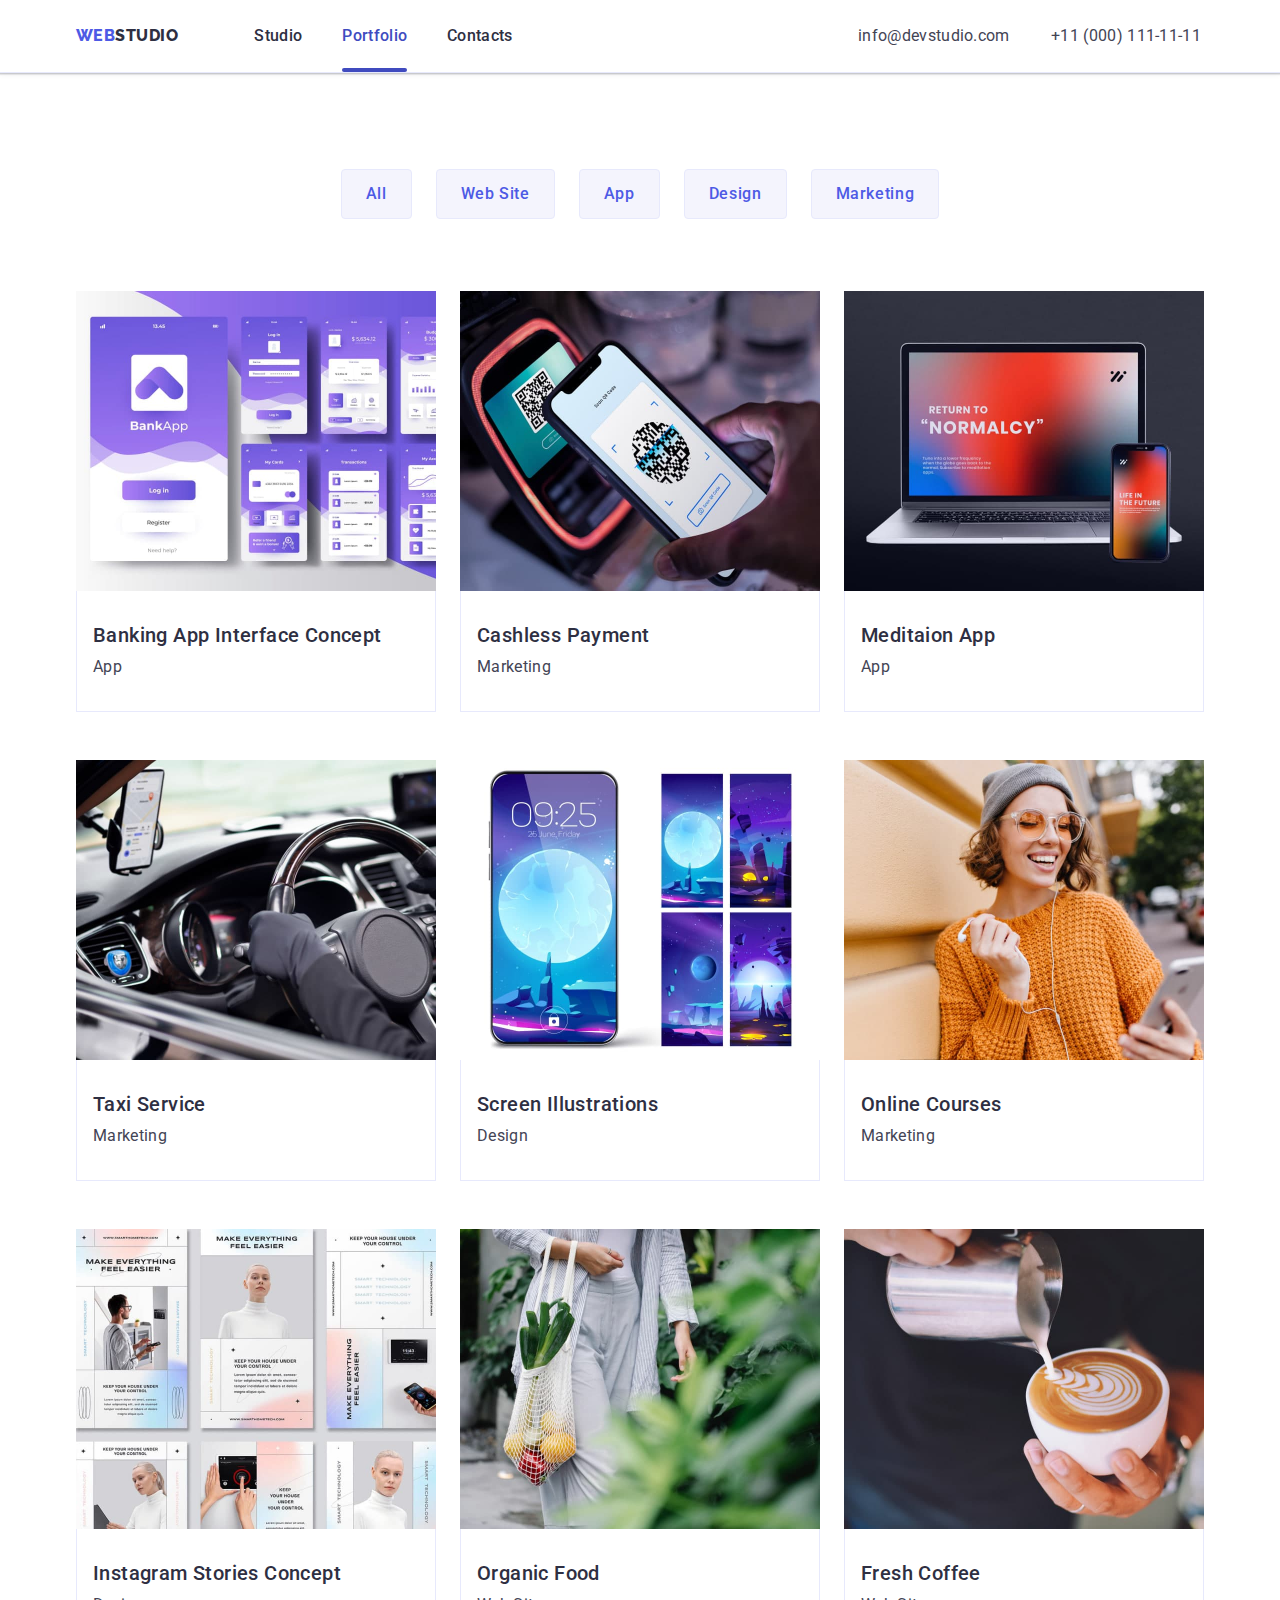
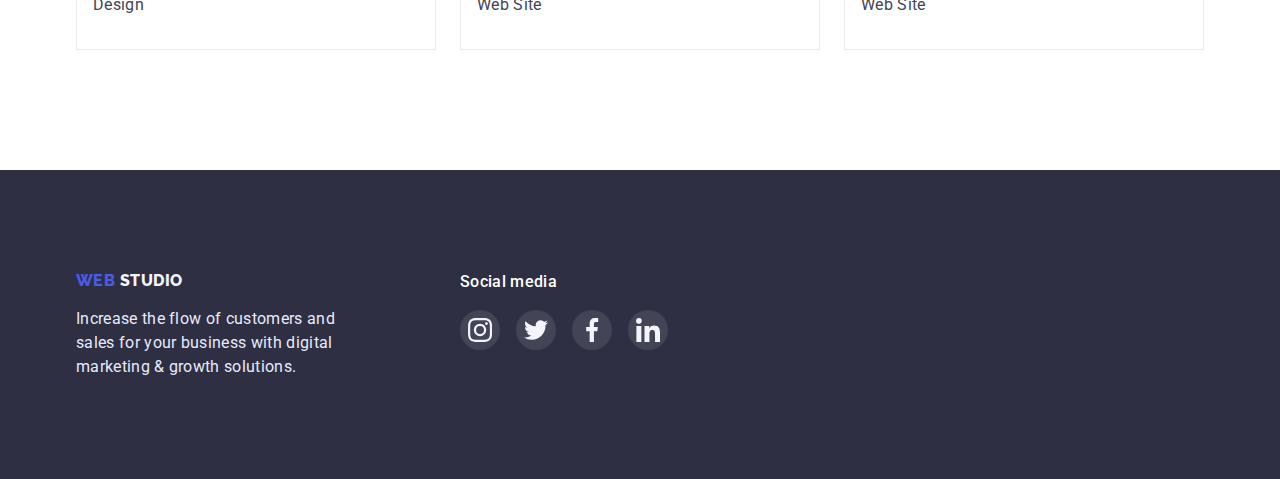
==== portfolio.html @ ffbf8b10 "Initial commit" ====
<!DOCTYPE html>
<html lang="en">
  <head>
    <meta charset="UTF-8" />
    <meta http-equiv="X-UA-Compatible" content="IE=edge" />
    <meta name="viewport" content="width=device-width, initial-scale=1.0" />
    <link
      rel="stylesheet"
      href="https://cdnjs.cloudflare.com/ajax/libs/modern-normalize/1.1.0/modern-normalize.min.css"
    />
    <link rel="preconnect" href="https://fonts.googleapis.com" />
    <link rel="preconnect" href="https://fonts.gstatic.com" crossorigin />
    <link
      href="https://fonts.googleapis.com/css2?family=Raleway:wght@400;500;700&family=Roboto:wght@400;500;700&display=swap"
      rel="stylesheet"
    />
    <link rel="stylesheet" href="./css/style.css" />
    <title>Site</title>
  </head>
  <body>
    <!-- Header -->
    <header class="header">
      <div class="container nav-address-portfolio">
        <nav class="menu-nav">
          <a class="logo" href="./index.html">Web<span class="studio-header">Studio</span></a>
          <ul class="list navigation">
            <li><a class="navigation-link" href="./index.html">Studio</a></li>
            <li>
              <a class="navigation-link current" href="./portfolio.html">Portfolio</a>
            </li>
            <li><a class="navigation-link" href="">Contacts</a></li>
          </ul>
        </nav>
        <address class="address">
          <ul class="navigation">
            <li>
              <a class="address-link" href="mailto:info@devstudio.com">info@devstudio.com</a>
            </li>
            <li>
              <a class="address-link" href="tel:+110001111111">+11 (000) 111-11-11</a>
            </li>
          </ul>
        </address>
      </div>
    </header>
    <!-- Main -->
    <main>
      <section class="portfolio-info">
        <h1 class="visually-hidden">Portfolio</h1>
        <div class="container button-content">
          <ul class="button-list">
            <li><button class="button-portfolio" type="button">All</button></li>
            <li>
              <button class="button-portfolio" type="button">Web Site</button>
            </li>
            <li><button class="button-portfolio" type="button">App</button></li>
            <li>
              <button class="button-portfolio" type="button">Design</button>
            </li>
            <li>
              <button class="button-portfolio" type="button">Marketing</button>
            </li>
          </ul>
        </div>
        <div class="container">
          <ul class="portfolio-content">
            <li class="portfolio-img">
              <a class="portfolio-box" href="">
                <div class="wrapper">
                  <img width="360" src="./img/manyscreens.jpg" alt="Different screens" />
                  <div class="overlay">
                    <p class="overlay-text"
                      >14 Stylish and User-Friendly App Design Concepts · Task Manager App · Calorie
                      Tracker App · Exotic Fruit Ecommerce App · Cloud Storage App
                    </p>
                  </div>
                </div>
                <div class="portfolio-text-conteiner">
                  <h2 class="portfolio-title">Banking App Interface Concept</h2>
                  <p class="portfolio-text">App</p>
                </div>
              </a>
            </li>
            <li class="portfolio-img">
              <a class="portfolio-box" href="">
                <div class="wrapper">
                  <img width="360" src="./img/qrcode.jpg" alt="QR code" />
                  <div class="overlay">
                    <p class="overlay-text"
                      >14 Stylish and User-Friendly App Design Concepts · Task Manager App · Calorie
                      Tracker App · Exotic Fruit Ecommerce App · Cloud Storage App
                    </p>
                  </div>
                </div>
                <div class="portfolio-text-conteiner">
                  <h2 class="portfolio-title">Cashless Payment</h2>
                  <p class="portfolio-text">Marketing</p>
                </div>
              </a>
            </li>
            <li class="portfolio-img">
              <a class="portfolio-box" href="">
                <div class="wrapper">
                  <img width="360" src="./img/laptwthphn.jpg" alt="Laptop with phone" />
                  <div class="overlay">
                    <p class="overlay-text"
                      >14 Stylish and User-Friendly App Design Concepts · Task Manager App · Calorie
                      Tracker App · Exotic Fruit Ecommerce App · Cloud Storage App
                    </p>
                  </div>
                </div>
                <div class="portfolio-text-conteiner">
                  <h2 class="portfolio-title">Meditaion App</h2>
                  <p class="portfolio-text">App</p>
                </div>
              </a>
            </li>
            <li class="portfolio-img">
              <a class="portfolio-box" href="">
                <div class="wrapper">
                  <img width="360" src="./img/car.jpg" alt="Car" />
                  <div class="overlay">
                    <p class="overlay-text"
                      >14 Stylish and User-Friendly App Design Concepts · Task Manager App · Calorie
                      Tracker App · Exotic Fruit Ecommerce App · Cloud Storage App
                    </p>
                  </div>
                </div>
                <div class="portfolio-text-conteiner">
                  <h3 class="portfolio-title">Taxi Service</h3>
                  <p class="portfolio-text">Marketing</p>
                </div>
              </a>
            </li>
            <li class="portfolio-img">
              <a class="portfolio-box" href="">
                <div class="wrapper">
                  <img width="360" src="./img/moononscreen.jpg" alt="Moon on screens" />
                  <div class="overlay">
                    <p class="overlay-text"
                      >14 Stylish and User-Friendly App Design Concepts · Task Manager App · Calorie
                      Tracker App · Exotic Fruit Ecommerce App · Cloud Storage App
                    </p>
                  </div>
                </div>
                <div class="portfolio-text-conteiner">
                  <h2 class="portfolio-title">Screen Illustrations</h2>
                  <p class="portfolio-text">Design</p>
                </div>
              </a>
            </li>
            <li class="portfolio-img">
              <a class="portfolio-box" href="">
                <div class="wrapper">
                  <img width="360" src="./img/girl.jpg" alt="Happy girl" />
                  <div class="overlay">
                    <p class="overlay-text"
                      >14 Stylish and User-Friendly App Design Concepts · Task Manager App · Calorie
                      Tracker App · Exotic Fruit Ecommerce App · Cloud Storage App
                    </p>
                  </div>
                </div>
                <div class="portfolio-text-conteiner">
                  <h2 class="portfolio-title">Online Courses</h2>
                  <p class="portfolio-text">Marketing</p>
                </div>
              </a>
            </li>
            <li class="portfolio-img">
              <a class="portfolio-box" href="">
                <div class="wrapper">
                  <img width="360" src="./img/pages.jpg" alt="Stories concept" />
                  <div class="overlay">
                    <p class="overlay-text"
                      >14 Stylish and User-Friendly App Design Concepts · Task Manager App · Calorie
                      Tracker App · Exotic Fruit Ecommerce App · Cloud Storage App
                    </p>
                  </div>
                </div>
                <div class="portfolio-text-conteiner">
                  <h2 class="portfolio-title">Instagram Stories Concept</h2>
                  <p class="portfolio-text">Design</p>
                </div>
              </a>
            </li>
            <li class="portfolio-img">
              <a class="portfolio-box" href="">
                <div class="wrapper">
                  <img width="360" src="./img/vagetables.jpg" alt="Organic food" />
                  <div class="overlay">
                    <p class="overlay-text"
                      >14 Stylish and User-Friendly App Design Concepts · Task Manager App · Calorie
                      Tracker App · Exotic Fruit Ecommerce App · Cloud Storage App
                    </p>
                  </div>
                </div>
                <div class="portfolio-text-conteiner">
                  <h2 class="portfolio-title">Organic Food</h2>
                  <p class="portfolio-text">Web Site</p>
                </div>
              </a>
            </li>
            <li class="portfolio-img">
              <a class="portfolio-box" href="">
                <div class="wrapper">
                  <img width="360" src="./img/cofee.jpg" alt="Cofee" />
                  <div class="overlay">
                    <p class="overlay-text"
                      >14 Stylish and User-Friendly App Design Concepts · Task Manager App · Calorie
                      Tracker App · Exotic Fruit Ecommerce App · Cloud Storage App
                    </p>
                  </div>
                </div>
                <div class="portfolio-text-conteiner">
                  <h2 class="portfolio-title">Fresh Coffee</h2>
                  <p class="portfolio-text">Web Site</p>
                </div>
              </a>
            </li>
          </ul>
        </div>
      </section>
    </main>
    <!-- Footer -->
    <footer class="footer">
      <div class="container">
        <div class="footer-content">
          <div>
            <a class="logo-fotter" href="./index.html"
              >Web <span class="studio-footer">Studio</span></a
            >
            <p class="footer-text">
              Increase the flow of customers and sales for your business with digital marketing &
              growth solutions.
            </p>
          </div>
          <div>
            <h3 class="footer-social-text">Social media</h3>
            <ul class="footer-social-list">
              <li class="footer-social-block">
                <a class="footer-social-link" href="">
                  <svg class="fotter-social-icon" width="24" height="24">
                    <use href="./img/icons.svg#icon-instagram"></use>
                  </svg>
                </a>
              </li>
              <li class="footer-social-block">
                <a class="footer-social-link" href="">
                  <svg class="fotter-social-icon" width="24" height="24">
                    <use href="./img/icons.svg#icon-twitter"></use>
                  </svg>
                </a>
              </li>
              <li class="footer-social-block">
                <a class="footer-social-link" href="">
                  <svg class="fotter-social-icon" width="24" height="24">
                    <use href="./img/icons.svg#icon-facebook"></use>
                  </svg>
                </a>
              </li>
              <li class="footer-social-block">
                <a class="footer-social-link" href="">
                  <svg class="fotter-social-icon" width="24" height="24">
                    <use href="./img/icons.svg#icon-linkedin"></use>
                  </svg>
                </a>
              </li>
            </ul>
          </div>
        </div>
      </div>
    </footer>
  </body>
</html>
---- css/style.css ----
/* general */
:root {
    --backround-color: #ffffff;
    --logo-color : #4D5AE5;
    --address-future-text-color: #434455;
    --future-title-color: #2E2F42;
    --section-team-color: #F4F4FD;
    --team-name-color: #2E2F42;
    --team-text-color: #434455;
    --footer-text-color: #E7E9FC;
    --portfolio-title-color: #2E2F42;
    --portfolio-text-color: #434455;
    --navigation-link-color: #2E2F42;
    --hero-title-color: #ffffff;
    --accent-color: #404BBF;
    --active-portfolio-border-color: #F4F4FD;
    --portfolio-text-border-color: #E7E9FC;
}


h1,h2,h3,p {
    margin-top: 0;
    margin-bottom: 0;
}

ul,ol,li {
    margin-top: 0;
    margin-bottom: 0;
    padding-left: 0;
    list-style: none;
}

img {
    display: block;
}

body {
    background-color: var(--backround-color);
    font-family: 'Roboto', sans-serif;
    font-size: 16px;
}

a {
    text-decoration: none;
}

button {
    border: 0;
}


.container{
    margin: 0 auto;
    width: 1158px;
    /* outline: 1px solid red; */
    padding: 0 15px;
}

.nav-address {
    display: flex;
}

.address {
    margin-left: auto;
}

.menu-nav {
    display: flex;
    align-items: center;
}

.navigation {
    display: flex;
    align-items: center;
}

.logo {
    padding-top: 24px;
    padding-bottom: 24px;
    margin-right: 76px;
    font-family: 'Raleway', sans-serif;
    font-weight: 800;
    line-height: 1.33;
    letter-spacing: 0.03em;
    text-transform: uppercase;
    color: var(--logo-color);
}

.header {
    border-bottom: 1px solid #E7E9FC;
    box-shadow: 0px 2px 1px rgba(46, 47, 66, 0.08), 
    0px 1px 1px rgba(46, 47, 66, 0.16),
     0px 1px 6px rgba(46, 47, 66, 0.08);
}

.portfolio-info {
    padding-top: 96px;
    padding-bottom: 120px;
}

.studio-header {
    color: #2E2F42;
}

.studio-footer{
    color: #F4F4FD;
}

.navigation-link {
    padding: 24px 0 24px 0;
    font-weight: 500;
    line-height: 1.5;
    letter-spacing: 0.02em;
    color: var(--navigation-link-color);
    display: block;
    transition: color 250ms cubic-bezier(0.4, 0, 0.2, 1);
}

.navigation li {
    margin-right: 40px;
}
.navigation li:last-child{
    margin-right: 0;
}

.navigation-link:hover,
.navigation-link:focus {
    color: #404BBF;
}

.address-link {
    padding: 24px 0 24px 0;
    width: 153px;
    font-style: normal;
    line-height: 1.5;
    letter-spacing: 0.02em;
    color: var(--address-future-text-color);
    display: block;
    transition: color 250ms cubic-bezier(0.4, 0, 0.2, 1);
}

.address-link:hover,
.address-link:focus {
    color: #404BBF;
}

.footer {
    margin: 0 auto;
    background-color: #2E2F42;
    padding-top: 100px;
    padding-bottom: 100px;
}

.logo-fotter {
    font-family: 'Raleway', sans-serif;
    font-weight: 800;
    line-height: 1.33;
    letter-spacing: 0.03em;
    text-transform: uppercase;
    color: var(--logo-color);
    margin-bottom: 16px;
    display: inline-block;
}

.footer-social-text {
    margin-bottom: 16px;
    font-weight: 500;
    font-size: 16px;
    line-height: 1.5;
    letter-spacing: 0.02em;
    color: #FFFFFF;
}


.footer-content {
    display: flex;
    gap: 120px;
}

.footer-social-list {
    display: flex;
    gap: 16px;
}

.footer-social-link {
    display: flex;
    width: 40px;
    height: 40px;
    justify-content: center;
    align-items: center;
    background-color: rgba(255, 255, 255, 0.1);
    border-radius: 50%;
    transition: background-color 250ms cubic-bezier(0.4, 0, 0.2, 1);
}

.footer-social-link:hover,
.footer-social-link:focus {
    background-color: #31D0AA;
}

.footer-text {
    width: 264px;
    line-height: 1.5;
    letter-spacing: 0.02em;
    color: var(--footer-text-color);
}



.current {
    position: relative;
    color: var(--accent-color);
}

.current::after {
    content: '';
    position: absolute;
    bottom: 0;
    left: 0;
    width: 100%;
    height: 4px;
    background-color: #404BBF;
    border-radius: 2px;
}

/* For index.html */

.hero {
    margin: 0 auto;
    padding-top: 188px;
    padding-bottom: 188px;
    background-color: #2E2F42;
    background-image: linear-gradient(rgba(46, 47, 66, 0.7), rgba(46, 47, 66, 0.7)), url(../img/people-office.jpg);
    background-repeat: no-repeat;
    background-position: center;
    background-size: cover;
    max-width: 1440px;
}

.section {
    padding-top: 120px;
    padding-bottom: 120px;
}

.section:nth-child(3) {
    padding-top: 0;
}

.hero-title {
    margin: 0 auto;
    margin-bottom: 48px;
    width: 496px;
    font-size: 56px;
    line-height: 1.07;
    text-align: center;
    letter-spacing: 0.02em;
    color: var(--hero-title-color);
}

.button-studio {
    padding: 16px 32px;
    margin: 0 auto;
    display: block;

    background-color: #4D5AE5;
    box-shadow: 0px 4px 4px rgba(0, 0, 0, 0.15);
    border-radius: 4px;

    font-weight: 500;
    line-height: 1.5;
    letter-spacing: 0.04em;
    color: #FFFFFF;
    cursor: pointer;
    transition: background-color 250ms cubic-bezier(0.4, 0, 0.2, 1);
}

.future-icon {
    display: flex;
    justify-content: center;
    align-items: center;
    width: 264px;
    height: 112px;
    background: #F4F4FD;
    border-radius: 4px;
    margin-bottom: 8px;
}

.future-flex {
    flex-wrap: wrap;
    align-items: center;
    display: flex;
    gap: 24px;
}

.future-flex-content {
    width: 360px;
}


.future-flex-team {
    flex-wrap: wrap;
    align-items: center;
    display: flex;
    gap: 24px;
    margin-bottom: 0;
}

.button-studio:hover,
.button-studio:focus {
    background-color: #404BBF;
}

.future-title {
    margin-bottom: 8px;
    font-weight: 500;
    font-size: 20px;
    line-height: 1.2;
    letter-spacing: 0.02em;
    color: var(--future-title-color);
}



.future-item {
    width: 264px;
}

.future-text {
    line-height: 1.5;
    letter-spacing: 0.02em;
    color: var(--address-future-text-color);
}

.section-title-about {
    margin-bottom: 72px;
    text-align: center;
    font-size: 36px;
    line-height: 1.11;
    letter-spacing: 0.02em;
    text-transform: capitalize;
    color: var(--future-title-color);
}

.section-title-team {
    margin-bottom: 72px;
    text-align: center;
    font-size: 36px;
    line-height: 1.11;
    letter-spacing: 0.02em;
    text-transform: capitalize;
    color: var(--future-title-color);
}

.taem {
    background-color: var(--section-team-color);
    margin: 0 auto;
}

.taem-item {
    box-shadow: 0px 1px 6px rgba(46, 47, 66, 0.08),
        0px 1px 1px rgba(46, 47, 66, 0.16),
        0px 2px 1px rgba(46, 47, 66, 0.08);
    border-radius: 0px 0px 4px 4px;
    background-color: var(--backround-color);
    width: 264px;
}

.team-item-text {
    padding: 32px 16px;
    text-align: center;
}

.team-name {
    font-weight: 500;
    font-size: 20px;
    line-height: 1.2;
    letter-spacing: 0.02em;
    color: var(--team-name-color);
    margin-bottom: 8px;
}

.team-text {
    line-height: 1.5;
    letter-spacing: 0.02em;
    color: var(--team-text-color);
    margin-bottom: 8px;
}

.social-list-icons {
    display: flex;
    justify-content: center;
    align-items: center;
    gap: 24px;
}

.social-link-icon {
    background-color: #4D5AE5;
    border-radius: 50%;
    display: flex;
    width: 40px;
    height: 40px;
    justify-content: center;
    align-items: center;

    transition: background-color 250ms cubic-bezier(0.4, 0, 0.2, 1);
}

.social-link-icon:hover,
.social-link-icon:focus {
    background-color: #404BBF; 
}

.company-list {
    display: flex;
    gap: 24px;
    justify-content: center;
}

.company-link:hover,
.company-link:focus {
    border-color: #404BBF;
}

.company-item {
    fill:#8e8f99;
    transition: fill 250ms cubic-bezier(0.4, 0, 0.2, 1);
}

.company-link:hover .company-item,
.company-link:focus .company-item {
    fill: #404BBF;
}

.company-link {
    display: block;
    border-radius: 4px;
    border: 1px solid #8E8F99;
    padding: 16px 32px;
    outline: transparent;
    transition: border-color 250ms cubic-bezier(0.4, 0, 0.2, 1);
}

/* For portfolio.html */
.visually-hidden{
    position: absolute;
    width: 1px;
    height: 1px;
    margin: -1px;
    border: 0;
    padding: 0;
    
    white-space: nowrap;
    clip-path: inset(100%);
    clip: rect(0 0 0 0);
    overflow: hidden;
}

.nav-address-portfolio {
    display: flex;
}

.button-portfolio {
    background-color: #F4F4FD;
    border: 1px solid #E7E9FC;
    border-radius: 4px;
    display: block;

    font-weight: 500;
    line-height: 1.5;
    letter-spacing: 0.04em;
    
    cursor: pointer;
    min-width: 64px;
    color: #4D5AE5;
    align-items: center;
    padding: 12px 24px;
    transition: color 250ms cubic-bezier(0.4, 0, 0.2, 1), 
                background-color 250ms cubic-bezier(0.4, 0, 0.2, 1), 
                box-shadow 250ms cubic-bezier(0.4, 0, 0.2, 1),
                border 250ms cubic-bezier(0.4, 0, 0.2, 1) ;
}


.button-portfolio:hover,
.button-portfolio:focus {
    box-shadow: 0px 3px 1px rgba(0, 0, 0, 0.1), 0px 2px 1px rgba(0, 0, 0, 0.08), 0px 2px 2px rgba(0, 0, 0, 0.12);
    border-color: #404BBF;
    background-color: #404BBF;
    color: #FFFFFF;
}

.portfolio-img {
    width: 360px;
}

.portfolio-title {
    margin-bottom: 8px;
    font-weight: 500;
    font-size: 20px;
    line-height: 1.2;
    letter-spacing: 0.02em;
    color: var(--portfolio-title-color);
}

.portfolio-text {
    line-height: 1.5;
    letter-spacing: 0.02em;
    color: var(--portfolio-text-color);
}

.button-content {
    display: flex;
}

.button-list {
    display: flex;
    margin: 0 auto;
    align-items: center;
    margin-bottom: 72px;
}

.button-list li {
    margin-right: 24px;
}

.button-list li:last-child {
    margin-right: 0;
}


.portfolio-text-conteiner {
    padding-top: 32px;
    padding-bottom: 32px;
    padding-left: 16px;
    border: 1px solid var(--portfolio-text-border-color);
    border-top: none;
    transition: box-shadow 250ms cubic-bezier(0.4, 0, 0.2, 1);
}


.portfolio-content {
    display: flex;
    flex-wrap: wrap;
    row-gap: 48px;
    column-gap: 24px;
}

.portfolio-box:hover .portfolio-text-conteiner, 
.portfolio-box:focus .portfolio-text-conteiner{
    box-shadow: 0px 1px 6px rgba(46, 47, 66, 0.08), 
    0px 1px 1px rgba(46, 47, 66, 0.16), 
    0px 2px 1px rgba(46, 47, 66, 0.08);
}

.portfolio-box:hover .overlay,
.portfolio-box:focus .overlay {  
    transform: translateY(0);
}

.portfolio-box:hover,
.portfolio-box:focus {
    outline: transparent;
}

.overlay-text {
    padding-top: 40px;
    padding-right: 32px;
    padding-left: 32px;
    line-height: 1.5;
    letter-spacing: 0.02em;
    color: #F4F4FD;
}

.overlay {
    position: absolute;
    top: 0;
    left: 0;
    transform: translateY(100%);
    width: 360px;
    height: 300px;
    backdrop-filter: blur(6px);
    background-color: rgba(76, 89, 230, 0.8);;
    transition: transform 250ms cubic-bezier(0.4, 0, 0.2, 1);
}

.wrapper {
    position: relative;
    overflow: hidden;
}

.portfolio-img:hover .overlay {
    transform: translateY(0);
}

/* Modal */

.backdrop {
    position: fixed;
    top: 0;
    left: 0;
    background-color: rgba(46, 47, 66, 0.4);
    width: 100%;
    height: 100%;
    transition: opacity 250ms linear, visibility 250ms linear;
}

.backdrop.is-hidden {
    visibility: hidden;
    opacity: 0;
    pointer-events: none;
}

.backdrop.is-hidden > .modal {
    transform: translate(-50%,-50%) scale(0.6);
}

.modal {
    position: absolute;
    top: 50%;
    left: 50%;
    transform: translate(-50%, -50%);
    background-color: #FCFCFC;
    max-width: 408px;
    width: 100%;
    height: 576px;
    box-shadow: 0px 1px 1px rgba(0, 0, 0, 0.14), 
    0px 1px 3px rgba(0, 0, 0, 0.12), 
    0px 2px 1px rgba(0, 0, 0, 0.2);
    border-radius: 4px;
    transition: transform 250ms linear;
}


.modal-btn {
    display: flex;
    justify-content: center;
    align-items: center;
    position: absolute;
    border-radius: 50%;
    width: 24px;
    height: 24px;
    top: 24px;
    right: 24px;
    transition: background-color 250ms linear, fill 250ms linear;
}

.modal-btn:hover,
.modal-btn:focus {
    background-color: #9747FF;
    fill: #FFFFFF;
}
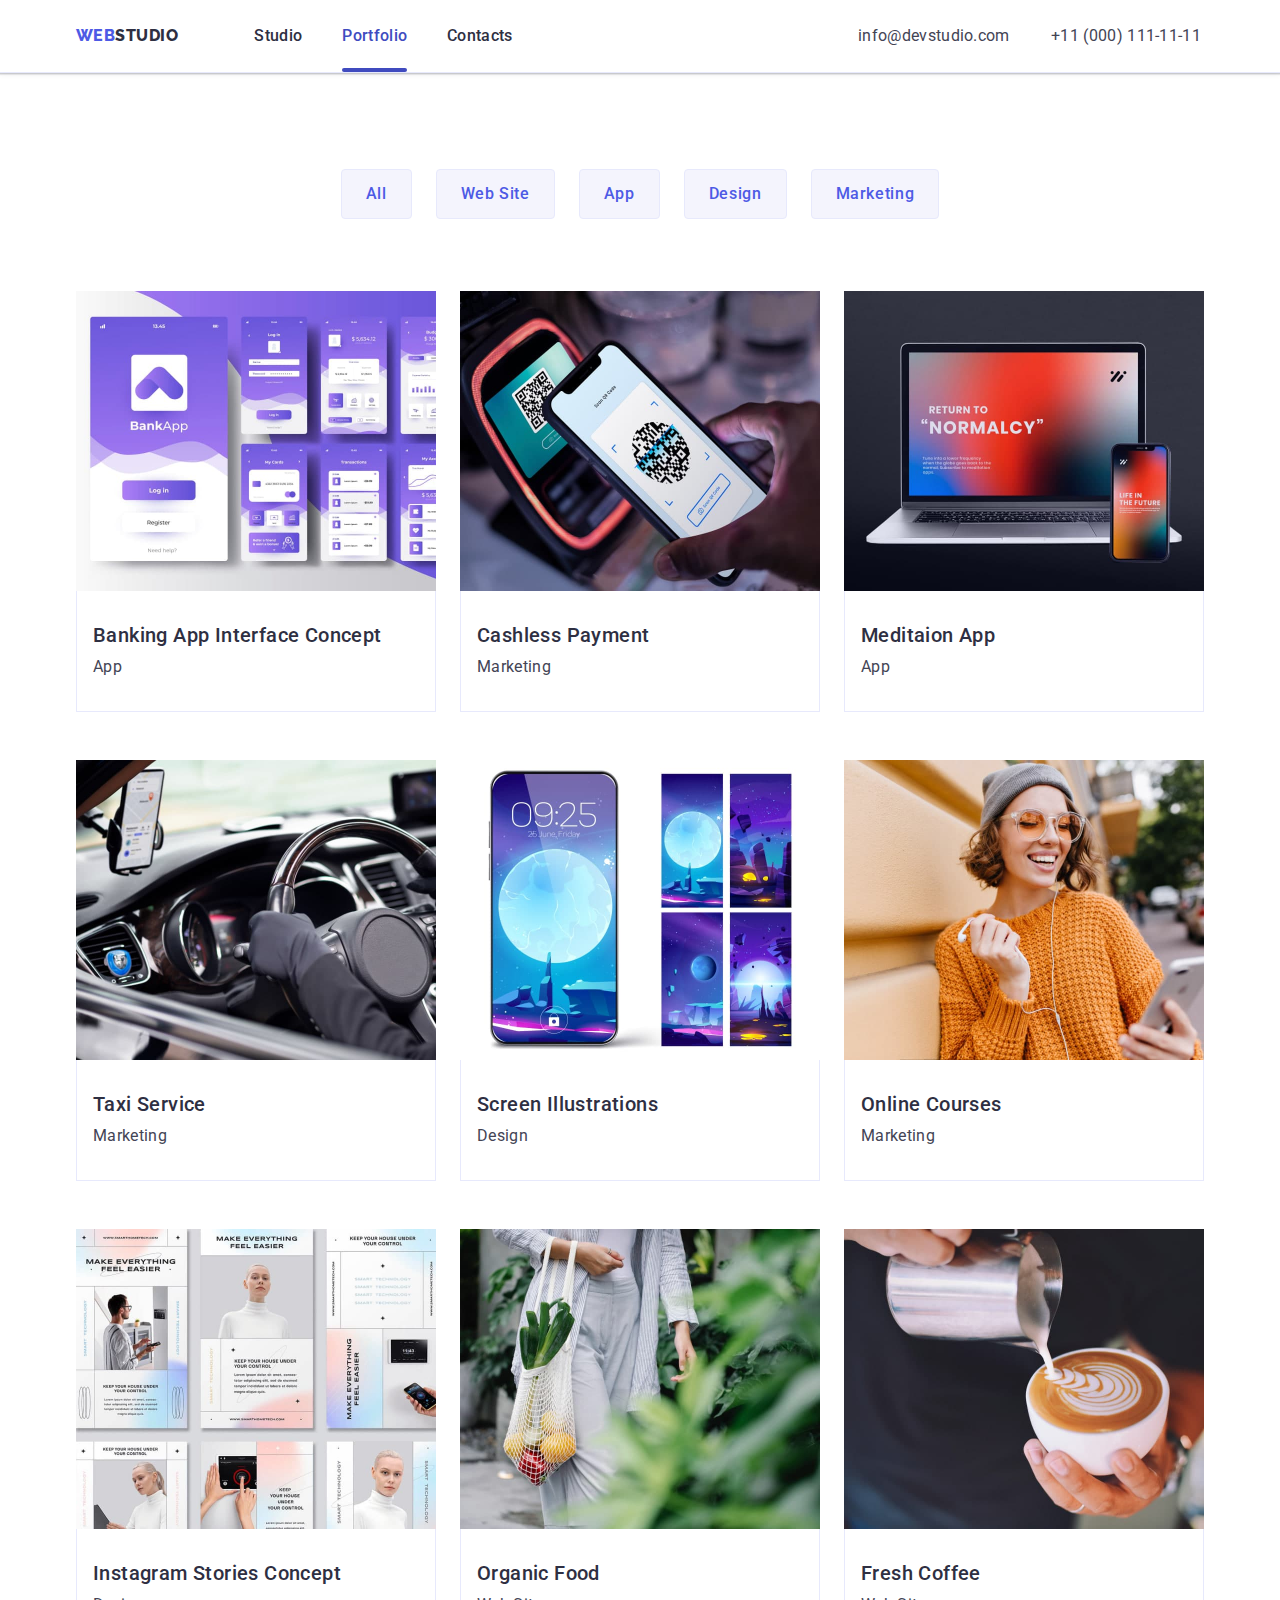
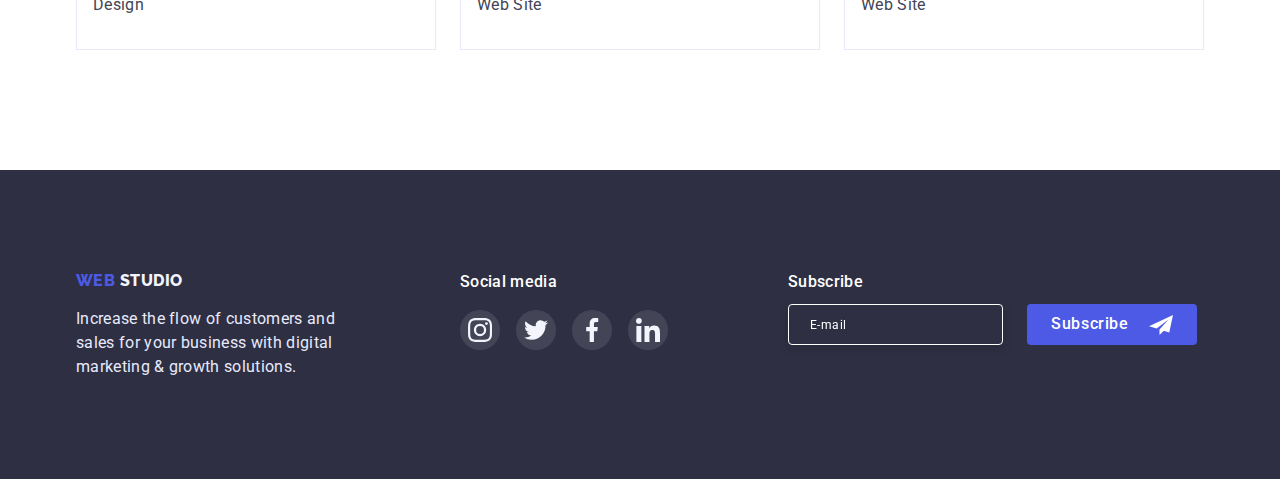
==== commit 450458e0: "hm6-first" ====
--- a/portfolio.html
+++ b/portfolio.html
@@ -223,50 +223,60 @@
     </main>
     <!-- Footer -->
     <footer class="footer">
-      <div class="container">
-        <div class="footer-content">
-          <div>
-            <a class="logo-fotter" href="./index.html"
-              >Web <span class="studio-footer">Studio</span></a
-            >
-            <p class="footer-text">
-              Increase the flow of customers and sales for your business with digital marketing &
-              growth solutions.
-            </p>
-          </div>
-          <div>
-            <h3 class="footer-social-text">Social media</h3>
-            <ul class="footer-social-list">
-              <li class="footer-social-block">
-                <a class="footer-social-link" href="">
-                  <svg class="fotter-social-icon" width="24" height="24">
-                    <use href="./img/icons.svg#icon-instagram"></use>
-                  </svg>
-                </a>
-              </li>
-              <li class="footer-social-block">
-                <a class="footer-social-link" href="">
-                  <svg class="fotter-social-icon" width="24" height="24">
-                    <use href="./img/icons.svg#icon-twitter"></use>
-                  </svg>
-                </a>
-              </li>
-              <li class="footer-social-block">
-                <a class="footer-social-link" href="">
-                  <svg class="fotter-social-icon" width="24" height="24">
-                    <use href="./img/icons.svg#icon-facebook"></use>
-                  </svg>
-                </a>
-              </li>
-              <li class="footer-social-block">
-                <a class="footer-social-link" href="">
-                  <svg class="fotter-social-icon" width="24" height="24">
-                    <use href="./img/icons.svg#icon-linkedin"></use>
-                  </svg>
-                </a>
-              </li>
-            </ul>
-          </div>
+      <div class="container footer-content">
+        <div>
+          <a class="logo-fotter" href="./index.html"
+            >Web <span class="studio-footer">Studio</span></a
+          >
+          <p class="footer-text">
+            Increase the flow of customers and sales for your business with digital marketing &
+            growth solutions.
+          </p>
+        </div>
+        <div>
+          <h3 class="footer-social-text">Social media</h3>
+          <ul class="footer-social-list">
+            <li class="footer-social-block">
+              <a class="footer-social-link" href="">
+                <svg class="fotter-social-icon" width="24" height="24">
+                  <use href="./img/icons.svg#icon-instagram"></use>
+                </svg>
+              </a>
+            </li>
+            <li class="footer-social-block">
+              <a class="footer-social-link" href="">
+                <svg class="fotter-social-icon" width="24" height="24">
+                  <use href="./img/icons.svg#icon-twitter"></use>
+                </svg>
+              </a>
+            </li>
+            <li class="footer-social-block">
+              <a class="footer-social-link" href="">
+                <svg class="fotter-social-icon" width="24" height="24">
+                  <use href="./img/icons.svg#icon-facebook"></use>
+                </svg>
+              </a>
+            </li>
+            <li class="footer-social-block">
+              <a class="footer-social-link" href="">
+                <svg class="fotter-social-icon" width="24" height="24">
+                  <use href="./img/icons.svg#icon-linkedin"></use>
+                </svg>
+              </a>
+            </li>
+          </ul>
+        </div>
+        <div class="footer-form-block">
+          <form class="footer-form">
+            <h3 class="footer-form-text">Subscribe</h3>
+            <input class="footer-form-input" type="email" placeholder="E-mail" />
+            <button class="footer-form-btn" type="submit"
+              >Subscribe
+              <svg class="submit-icon" width="24" height="24">
+                <use href="./img/icons.svg#icon-telegram"></use>
+              </svg>
+            </button>
+          </form>
         </div>
       </div>
     </footer>
--- a/css/style.css
+++ b/css/style.css
@@ -48,6 +48,10 @@
     border: 0;
 }
 
+textarea {
+    resize: none;
+}
+
 
 .container{
     margin: 0 auto;
@@ -205,7 +209,81 @@
     color: var(--footer-text-color);
 }
 
-
+.footer-form-block{
+    position: relative;
+    display: flex;
+    align-items: center;
+}
+
+.footer-form {
+    display: flex;
+}
+
+.footer-form-btn {
+    background-color: #4D5AE5;
+    border-radius: 4px;
+    padding: 8px 24px;
+    min-width: 165px;
+
+    font-weight: 500;
+    font-size: 16px;
+    line-height: 1.5;
+    letter-spacing: 0.04em;
+    color: #FFFFFF;
+    transition: background-color 250ms linear;
+}
+
+.footer-form-btn:hover,
+.footer-form-btn:focus {
+    background-color: #404BBF;
+}
+
+.footer-form-text {
+    position: absolute;
+    left: 0;
+    top: 0;
+    font-weight: 500;
+    font-size: 16px;
+    line-height: 1.5;
+    letter-spacing: 0.02em;
+    color: #FFFFFF;
+}
+
+.footer-form-input::placeholder {
+    padding-top: 8px;
+    padding-left: 16px;
+    font-weight: 400;
+    font-size: 12px;
+    line-height: 2;
+    letter-spacing: 0.04em;
+    color: #FFFFFF;
+    transition: color 250ms linear;
+}
+
+.footer-form-input:focus.footer-form-input::placeholder {
+    color: #2E2F42;
+}
+
+
+.footer-form-input {
+    padding-left: 5px;
+    padding-right: 5px;
+    margin-right: 24px;
+    border: 1px solid #FFFFFF;
+    filter: drop-shadow(0px 4px 4px rgba(0, 0, 0, 0.15));
+    border-radius: 4px;
+    background-color: #2E2F42;
+    transition: background-color 250ms linear;
+}
+
+.footer-form-input:focus {
+    background-color: #FFFFFF;
+}
+
+.submit-icon {
+   margin-left: 16px;
+   vertical-align: middle;
+}
 
 .current {
     position: relative;
@@ -219,9 +297,11 @@
     left: 0;
     width: 100%;
     height: 4px;
-    background-color: #404BBF;
+    background-color: var(--accent-color);
     border-radius: 2px;
 }
+
+
 
 /* For index.html */
 
@@ -622,7 +702,7 @@
     background-color: #FCFCFC;
     max-width: 408px;
     width: 100%;
-    height: 576px;
+    height: 584px;
     box-shadow: 0px 1px 1px rgba(0, 0, 0, 0.14), 
     0px 1px 3px rgba(0, 0, 0, 0.12), 
     0px 2px 1px rgba(0, 0, 0, 0.2);
@@ -646,6 +726,163 @@
 
 .modal-btn:hover,
 .modal-btn:focus {
-    background-color: #9747FF;
+    background-color: #404BBF;
     fill: #FFFFFF;
-}+}
+
+.modal-name {
+    display: block;
+    line-height: 1.5;
+    text-align: center;
+    letter-spacing: 0.02em;
+    color: #2E2F42;
+    font-weight: 500;
+    padding-top: 72px;
+    padding-right: 24px;
+    padding-left: 24px;
+    margin-bottom: 16px;
+}
+
+.modal-lable {
+    font-weight: 400;
+    font-size: 12px;
+    line-height: 1.16;
+    letter-spacing: 0.04em;
+    color: #8E8F99;
+}
+
+.modal-comments {
+    border: 1px solid rgba(46, 47, 66, 0.2);
+    border-radius: 4px;
+    width: 100%;
+    padding-top: 8px;
+    padding-left: 16px;
+    padding-right: 16px;
+    outline: transparent;
+    transition: border-color 250ms linear;
+}
+
+.modal-comments::placeholder {
+    font-weight: 400;
+    font-size: 12px;
+    line-height: 1.16;
+    letter-spacing: 0.04em;
+    color: rgba(46, 47, 66, 0.4);
+}
+
+.modal-comments:focus {
+    border-color: #4D5AE5;
+}
+
+.modal-group {
+    display: flex;
+    flex-direction: column;
+    gap: 4px;
+    padding-left: 24px;
+    padding-right: 24px;
+}
+
+.modal-group:not(:last-child) {
+    margin-bottom: 8px;
+}
+
+.modal-group:last-child {
+    margin-bottom: 16px;
+}
+
+.modal-input {
+    border: 1px solid rgba(46, 47, 66, 0.2);
+    border-radius: 4px;
+    width: 100%;
+    height: 40px;
+    padding-left: 38px;
+    padding-right: 5px;
+    font-size: 14px;
+    outline: transparent;
+    transition: border-color 250ms linear;
+}
+
+.modal-input:focus {
+    border-color: #4D5AE5;
+}
+
+.input-wrapper {
+    position: relative;
+}
+
+.modal-icon {
+    position: absolute;
+    top: 50%;
+    transform: translateY(-50%);
+    left: 16px;
+    fill: #2E2F42;
+    transition: fill 250ms linear;
+}
+.modal-input:focus+.modal-icon {
+    fill: #4D5AE5;
+}
+
+/* Checkbox */
+
+
+.modal-form-agreement {
+    display: flex;
+    align-items: center;
+    padding-left: 24px;
+    gap: 10px;
+    margin-bottom: 24px;
+    
+}
+
+.checked {
+    fill: #4D5AE5;
+    opacity: 0;
+    transition: opacity 250ms linear;
+}
+
+.modal-form-checkbox:checked+.modal-form-custom-checkbox>.checked {
+    opacity: 1;
+}
+
+.unchecked {
+    opacity: 1;
+    transition: opacity 250ms linear;
+}
+
+.modal-form-checkbox:checked+.modal-form-custom-checkbox>.unchecked {
+    opacity: 0;
+}
+
+.modal-form-agreement-text {
+    font-weight: 400;
+    font-size: 12px;
+    line-height: 1.6;
+    letter-spacing: 0.04em;
+    color: #8E8F99;
+}
+
+.modal-form-agreement-link {
+    color: #4D5AE5;
+    text-decoration: underline;
+}
+
+.modal-form-agreement-btn {
+    display: block;
+    margin: 0 auto;
+    padding: 16px 32px;
+    min-width: 169px;
+    font-weight: 500;
+    font-size: 16px;
+    line-height: 1.5;
+    letter-spacing: 0.04em;
+    color: #FFFFFF;
+    background-color: #4D5AE5;
+    box-shadow: 0px 4px 4px rgba(0, 0, 0, 0.15);
+    border-radius: 4px;
+    transition: background-color 250ms linear;
+}
+
+.modal-form-agreement-btn:hover,
+.modal-form-agreement-btn:focus {
+    background-color: #404BBF;
+}
